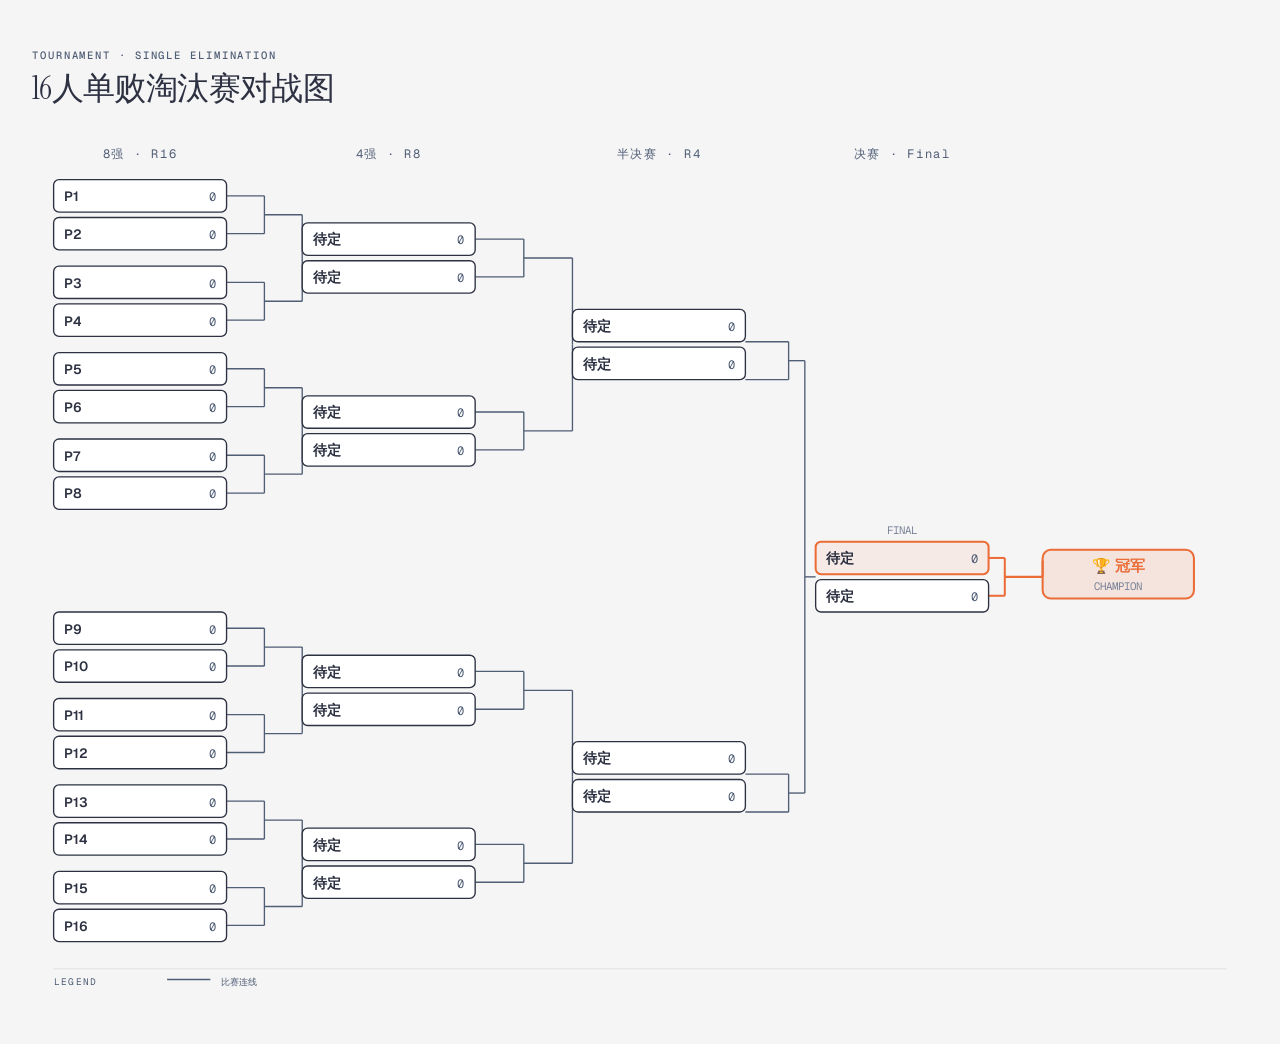
==== docs/diagrams/elimination-16-bracket.html @ 9ca49202 "fix: R8→R4 connectors point to correct SF1/SF2 centers" ====
<!DOCTYPE html>
<html lang="zh-CN">
<head>
  <meta charset="UTF-8">
  <meta name="viewport" content="width=device-width, initial-scale=1.0">
  <title>16人单败淘汰赛对战图</title>
  <link href="https://fonts.googleapis.com/css2?family=Instrument+Serif:ital@0;1&family=Geist:wght@400;500;600&family=Geist+Mono:wght@400;500;600&display=swap" rel="stylesheet">
  <style>
    *, *::before, *::after { box-sizing: border-box; margin: 0; padding: 0; }
    :root {
      --color-paper:   #f5f5f5;
      --color-ink:     #2d3142;
      --color-muted:   #4f5d75;
      --color-accent:  #eb6c36;
      --color-soft:    #7a8399;
      --color-rule:    rgba(45,49,66,0.12);
      --color-link:    #2e5aa8;
      --font-sans:     'Geist', system-ui, sans-serif;
      --font-serif:    'Instrument Serif', serif;
      --font-mono:     'Geist Mono', ui-monospace, monospace;
    }

    body {
      font-family: var(--font-sans);
      background: var(--color-paper);
      color: var(--color-ink);
      min-height: 100vh;
      display: flex;
      align-items: center;
      justify-content: center;
      padding: 3rem 2rem;
    }

    .frame { max-width: 1400px; width: 100%; }

    .eyebrow {
      font-family: var(--font-mono);
      font-size: 0.66rem;
      font-weight: 500;
      letter-spacing: 0.18em;
      text-transform: uppercase;
      color: var(--color-muted);
      margin-bottom: 0.5rem;
    }

    h1 {
      font-family: var(--font-serif);
      font-size: clamp(1.5rem, 2.4vw + 0.75rem, 2rem);
      font-weight: 400;
      letter-spacing: -0.02em;
      line-height: 1.15;
      color: var(--color-ink);
      margin-bottom: 1.5rem;
    }

    svg { width: 100%; min-width: 1100px; display: block; }
  </style>
</head>
<body>
  <div class="frame">
    <p class="eyebrow">Tournament · Single Elimination</p>
    <h1>16人单败淘汰赛对战图</h1>

    <svg viewBox="0 0 900 640" xmlns="http://www.w3.org/2000/svg">
      <rect width="100%" height="100%" fill="#f5f5f5"/>

      <!--
        布局计算（完全对称）:
        卡片: W=128, H=24, GAP=8
        Match高度: 24+8+24 = 56
        Match间距: 64px (match高度56 + 8px间隔)
        Match中心 = y + 12

        R16 (8场, 间距64):
          上半区: M1=36, M2=100, M3=164, M4=228
          下半区: M5=356, M6=420, M7=484, M8=548
          中心: 48, 112, 176, 240 | 368, 432, 496, 560

        R8 (4场, 各居中于两场R16之间):
          QF1中心=(48+112)/2=80  → y=68
          QF2中心=(176+240)/2=208 → y=196
          QF3中心=(368+432)/2=400 → y=388
          QF4中心=(496+560)/2=528 → y=516

        R4 (2场, 各居中于两场R8之间):
          SF1中心=(80+208)/2=144 → y=132
          SF2中心=(400+528)/2=464 → y=452

        Final (居中于两场R4之间):
          Final中心=(144+464)/2=304 → y=292

        连线X坐标:
          R16右=144, R16→R8中线=168, R8左=200
          R8右=328, R8→R4中线=364, R4左=400
          R4右=528, R4→Final中线=556, Final左=580
      -->

      <!-- ========== 列标签 ========== -->
      <text x="80" y="20" fill="#4f5d75" font-size="9" font-family="'Geist Mono', monospace" text-anchor="middle" letter-spacing="0.14em">8强 · R16</text>
      <text x="264" y="20" fill="#4f5d75" font-size="9" font-family="'Geist Mono', monospace" text-anchor="middle" letter-spacing="0.14em">4强 · R8</text>
      <text x="464" y="20" fill="#4f5d75" font-size="9" font-family="'Geist Mono', monospace" text-anchor="middle" letter-spacing="0.14em">半决赛 · R4</text>
      <text x="644" y="20" fill="#4f5d75" font-size="9" font-family="'Geist Mono', monospace" text-anchor="middle" letter-spacing="0.14em">决赛 · Final</text>

      <!-- ========== 连线（先画）========== -->
      <!--
        连线模式（完全对称）:
        1. 卡片1右侧中心 → 水平到合并X
        2. 卡片2右侧中心 → 水平到合并X
        3. 合并X处垂直线连接两张卡片
        4. 从合并X的中点(centerY) → 直接指向目标卡片槽位左侧中心

        目标卡片槽位中心 = (targetCard1Y + targetCard2Y) / 2 + 12
      -->

      <!-- R16 → R8 -->
      <!-- M1: 卡片1(48)+卡片2(76) → 合并中心(62) → QF1中心(82) -->
      <line x1="144" y1="48" x2="172" y2="48" stroke="#4f5d75" stroke-width="1"/>
      <line x1="144" y1="76" x2="172" y2="76" stroke="#4f5d75" stroke-width="1"/>
      <line x1="172" y1="48" x2="172" y2="76" stroke="#4f5d75" stroke-width="1"/>
      <line x1="172" y1="62" x2="200" y2="62" stroke="#4f5d75" stroke-width="1"/>
      <line x1="200" y1="62" x2="200" y2="82" stroke="#4f5d75" stroke-width="1"/>

      <!-- M2: 卡片1(112)+卡片2(140) → 合并中心(126) → QF1中心(82) -->
      <line x1="144" y1="112" x2="172" y2="112" stroke="#4f5d75" stroke-width="1"/>
      <line x1="144" y1="140" x2="172" y2="140" stroke="#4f5d75" stroke-width="1"/>
      <line x1="172" y1="112" x2="172" y2="140" stroke="#4f5d75" stroke-width="1"/>
      <line x1="172" y1="126" x2="200" y2="126" stroke="#4f5d75" stroke-width="1"/>
      <line x1="200" y1="126" x2="200" y2="82" stroke="#4f5d75" stroke-width="1"/>

      <!-- M3: 卡片1(176)+卡片2(204) → 合并中心(190) → QF2中心(210) -->
      <line x1="144" y1="176" x2="172" y2="176" stroke="#4f5d75" stroke-width="1"/>
      <line x1="144" y1="204" x2="172" y2="204" stroke="#4f5d75" stroke-width="1"/>
      <line x1="172" y1="176" x2="172" y2="204" stroke="#4f5d75" stroke-width="1"/>
      <line x1="172" y1="190" x2="200" y2="190" stroke="#4f5d75" stroke-width="1"/>
      <line x1="200" y1="190" x2="200" y2="210" stroke="#4f5d75" stroke-width="1"/>

      <!-- M4: 卡片1(240)+卡片2(268) → 合并中心(254) → QF2中心(210) -->
      <line x1="144" y1="240" x2="172" y2="240" stroke="#4f5d75" stroke-width="1"/>
      <line x1="144" y1="268" x2="172" y2="268" stroke="#4f5d75" stroke-width="1"/>
      <line x1="172" y1="240" x2="172" y2="268" stroke="#4f5d75" stroke-width="1"/>
      <line x1="172" y1="254" x2="200" y2="254" stroke="#4f5d75" stroke-width="1"/>
      <line x1="200" y1="254" x2="200" y2="210" stroke="#4f5d75" stroke-width="1"/>

      <!-- M5: 卡片1(368)+卡片2(396) → 合并中心(382) → QF3中心(402) -->
      <line x1="144" y1="368" x2="172" y2="368" stroke="#4f5d75" stroke-width="1"/>
      <line x1="144" y1="396" x2="172" y2="396" stroke="#4f5d75" stroke-width="1"/>
      <line x1="172" y1="368" x2="172" y2="396" stroke="#4f5d75" stroke-width="1"/>
      <line x1="172" y1="382" x2="200" y2="382" stroke="#4f5d75" stroke-width="1"/>
      <line x1="200" y1="382" x2="200" y2="402" stroke="#4f5d75" stroke-width="1"/>

      <!-- M6: 卡片1(432)+卡片2(460) → 合并中心(446) → QF3中心(402) -->
      <line x1="144" y1="432" x2="172" y2="432" stroke="#4f5d75" stroke-width="1"/>
      <line x1="144" y1="460" x2="172" y2="460" stroke="#4f5d75" stroke-width="1"/>
      <line x1="172" y1="432" x2="172" y2="460" stroke="#4f5d75" stroke-width="1"/>
      <line x1="172" y1="446" x2="200" y2="446" stroke="#4f5d75" stroke-width="1"/>
      <line x1="200" y1="446" x2="200" y2="402" stroke="#4f5d75" stroke-width="1"/>

      <!-- M7: 卡片1(496)+卡片2(524) → 合并中心(510) → QF4中心(530) -->
      <line x1="144" y1="496" x2="172" y2="496" stroke="#4f5d75" stroke-width="1"/>
      <line x1="144" y1="524" x2="172" y2="524" stroke="#4f5d75" stroke-width="1"/>
      <line x1="172" y1="496" x2="172" y2="524" stroke="#4f5d75" stroke-width="1"/>
      <line x1="172" y1="510" x2="200" y2="510" stroke="#4f5d75" stroke-width="1"/>
      <line x1="200" y1="510" x2="200" y2="530" stroke="#4f5d75" stroke-width="1"/>

      <!-- M8: 卡片1(560)+卡片2(588) → 合并中心(574) → QF4中心(530) -->
      <line x1="144" y1="560" x2="172" y2="560" stroke="#4f5d75" stroke-width="1"/>
      <line x1="144" y1="588" x2="172" y2="588" stroke="#4f5d75" stroke-width="1"/>
      <line x1="172" y1="560" x2="172" y2="588" stroke="#4f5d75" stroke-width="1"/>
      <line x1="172" y1="574" x2="200" y2="574" stroke="#4f5d75" stroke-width="1"/>
      <line x1="200" y1="574" x2="200" y2="530" stroke="#4f5d75" stroke-width="1"/>

      <!-- R8 → R4 -->
      <!-- QF1: 卡片1(80)+卡片2(108) → 合并(94) → SF1中心(158) -->
      <line x1="328" y1="80" x2="364" y2="80" stroke="#4f5d75" stroke-width="1"/>
      <line x1="328" y1="108" x2="364" y2="108" stroke="#4f5d75" stroke-width="1"/>
      <line x1="364" y1="80" x2="364" y2="108" stroke="#4f5d75" stroke-width="1"/>
      <line x1="364" y1="94" x2="400" y2="94" stroke="#4f5d75" stroke-width="1"/>
      <line x1="400" y1="94" x2="400" y2="158" stroke="#4f5d75" stroke-width="1"/>

      <!-- QF2: 卡片1(208)+卡片2(236) → 合并(222) → SF1中心(158) -->
      <line x1="328" y1="208" x2="364" y2="208" stroke="#4f5d75" stroke-width="1"/>
      <line x1="328" y1="236" x2="364" y2="236" stroke="#4f5d75" stroke-width="1"/>
      <line x1="364" y1="208" x2="364" y2="236" stroke="#4f5d75" stroke-width="1"/>
      <line x1="364" y1="222" x2="400" y2="222" stroke="#4f5d75" stroke-width="1"/>
      <line x1="400" y1="222" x2="400" y2="158" stroke="#4f5d75" stroke-width="1"/>

      <!-- QF3: 卡片1(400)+卡片2(428) → 合并(414) → SF2中心(478) -->
      <line x1="328" y1="400" x2="364" y2="400" stroke="#4f5d75" stroke-width="1"/>
      <line x1="328" y1="428" x2="364" y2="428" stroke="#4f5d75" stroke-width="1"/>
      <line x1="364" y1="400" x2="364" y2="428" stroke="#4f5d75" stroke-width="1"/>
      <line x1="364" y1="414" x2="400" y2="414" stroke="#4f5d75" stroke-width="1"/>
      <line x1="400" y1="414" x2="400" y2="478" stroke="#4f5d75" stroke-width="1"/>

      <!-- QF4: 卡片1(528)+卡片2(556) → 合并(542) → SF2中心(478) -->
      <line x1="328" y1="528" x2="364" y2="528" stroke="#4f5d75" stroke-width="1"/>
      <line x1="328" y1="556" x2="364" y2="556" stroke="#4f5d75" stroke-width="1"/>
      <line x1="364" y1="528" x2="364" y2="556" stroke="#4f5d75" stroke-width="1"/>
      <line x1="364" y1="542" x2="400" y2="542" stroke="#4f5d75" stroke-width="1"/>
      <line x1="400" y1="542" x2="400" y2="478" stroke="#4f5d75" stroke-width="1"/>

      <!-- R4 → Final -->
      <!-- SF1: 卡片1(156)+卡片2(184) → 合并(170) -->
      <line x1="528" y1="156" x2="560" y2="156" stroke="#4f5d75" stroke-width="1"/>
      <line x1="528" y1="184" x2="560" y2="184" stroke="#4f5d75" stroke-width="1"/>
      <line x1="560" y1="156" x2="560" y2="184" stroke="#4f5d75" stroke-width="1"/>
      <line x1="560" y1="170" x2="572" y2="170" stroke="#4f5d75" stroke-width="1"/>

      <!-- SF2: 卡片1(476)+卡片2(504) → 合并(490) -->
      <line x1="528" y1="476" x2="560" y2="476" stroke="#4f5d75" stroke-width="1"/>
      <line x1="528" y1="504" x2="560" y2="504" stroke="#4f5d75" stroke-width="1"/>
      <line x1="560" y1="476" x2="560" y2="504" stroke="#4f5d75" stroke-width="1"/>
      <line x1="560" y1="490" x2="572" y2="490" stroke="#4f5d75" stroke-width="1"/>

      <!-- SF1+SF2 合并(330) → Final中心(330) -->
      <line x1="572" y1="170" x2="572" y2="490" stroke="#4f5d75" stroke-width="1"/>
      <line x1="572" y1="330" x2="580" y2="330" stroke="#4f5d75" stroke-width="1"/>

      <!-- Final → Champion -->
      <!-- Final: 卡片1(316)+卡片2(344) → 合并(330) → Champion中心(318) -->
      <line x1="708" y1="316" x2="720" y2="316" stroke="#eb6c36" stroke-width="1.5"/>
      <line x1="708" y1="344" x2="720" y2="344" stroke="#eb6c36" stroke-width="1.5"/>
      <line x1="720" y1="316" x2="720" y2="344" stroke="#eb6c36" stroke-width="1.5"/>
      <line x1="720" y1="330" x2="748" y2="330" stroke="#eb6c36" stroke-width="1.5"/>
      <line x1="748" y1="330" x2="748" y2="318" stroke="#eb6c36" stroke-width="1.5"/>

      <!-- ========== 节点 ========== -->

      <!-- R16 上半区 -->
      <!-- Match 1 -->
      <rect x="16" y="36" width="128" height="24" rx="4" fill="#ffffff" stroke="#2d3142" stroke-width="1"/>
      <text x="24" y="52" fill="#2d3142" font-size="10" font-weight="600" font-family="'Geist', sans-serif">P1</text>
      <text x="136" y="52" fill="#4f5d75" font-size="9" font-family="'Geist Mono', monospace" text-anchor="end">0</text>
      <rect x="16" y="64" width="128" height="24" rx="4" fill="#ffffff" stroke="#2d3142" stroke-width="1"/>
      <text x="24" y="80" fill="#2d3142" font-size="10" font-weight="600" font-family="'Geist', sans-serif">P2</text>
      <text x="136" y="80" fill="#4f5d75" font-size="9" font-family="'Geist Mono', monospace" text-anchor="end">0</text>

      <!-- Match 2 -->
      <rect x="16" y="100" width="128" height="24" rx="4" fill="#ffffff" stroke="#2d3142" stroke-width="1"/>
      <text x="24" y="116" fill="#2d3142" font-size="10" font-weight="600" font-family="'Geist', sans-serif">P3</text>
      <text x="136" y="116" fill="#4f5d75" font-size="9" font-family="'Geist Mono', monospace" text-anchor="end">0</text>
      <rect x="16" y="128" width="128" height="24" rx="4" fill="#ffffff" stroke="#2d3142" stroke-width="1"/>
      <text x="24" y="144" fill="#2d3142" font-size="10" font-weight="600" font-family="'Geist', sans-serif">P4</text>
      <text x="136" y="144" fill="#4f5d75" font-size="9" font-family="'Geist Mono', monospace" text-anchor="end">0</text>

      <!-- Match 3 -->
      <rect x="16" y="164" width="128" height="24" rx="4" fill="#ffffff" stroke="#2d3142" stroke-width="1"/>
      <text x="24" y="180" fill="#2d3142" font-size="10" font-weight="600" font-family="'Geist', sans-serif">P5</text>
      <text x="136" y="180" fill="#4f5d75" font-size="9" font-family="'Geist Mono', monospace" text-anchor="end">0</text>
      <rect x="16" y="192" width="128" height="24" rx="4" fill="#ffffff" stroke="#2d3142" stroke-width="1"/>
      <text x="24" y="208" fill="#2d3142" font-size="10" font-weight="600" font-family="'Geist', sans-serif">P6</text>
      <text x="136" y="208" fill="#4f5d75" font-size="9" font-family="'Geist Mono', monospace" text-anchor="end">0</text>

      <!-- Match 4 -->
      <rect x="16" y="228" width="128" height="24" rx="4" fill="#ffffff" stroke="#2d3142" stroke-width="1"/>
      <text x="24" y="244" fill="#2d3142" font-size="10" font-weight="600" font-family="'Geist', sans-serif">P7</text>
      <text x="136" y="244" fill="#4f5d75" font-size="9" font-family="'Geist Mono', monospace" text-anchor="end">0</text>
      <rect x="16" y="256" width="128" height="24" rx="4" fill="#ffffff" stroke="#2d3142" stroke-width="1"/>
      <text x="24" y="272" fill="#2d3142" font-size="10" font-weight="600" font-family="'Geist', sans-serif">P8</text>
      <text x="136" y="272" fill="#4f5d75" font-size="9" font-family="'Geist Mono', monospace" text-anchor="end">0</text>

      <!-- R16 下半区 -->
      <!-- Match 5 -->
      <rect x="16" y="356" width="128" height="24" rx="4" fill="#ffffff" stroke="#2d3142" stroke-width="1"/>
      <text x="24" y="372" fill="#2d3142" font-size="10" font-weight="600" font-family="'Geist', sans-serif">P9</text>
      <text x="136" y="372" fill="#4f5d75" font-size="9" font-family="'Geist Mono', monospace" text-anchor="end">0</text>
      <rect x="16" y="384" width="128" height="24" rx="4" fill="#ffffff" stroke="#2d3142" stroke-width="1"/>
      <text x="24" y="400" fill="#2d3142" font-size="10" font-weight="600" font-family="'Geist', sans-serif">P10</text>
      <text x="136" y="400" fill="#4f5d75" font-size="9" font-family="'Geist Mono', monospace" text-anchor="end">0</text>

      <!-- Match 6 -->
      <rect x="16" y="420" width="128" height="24" rx="4" fill="#ffffff" stroke="#2d3142" stroke-width="1"/>
      <text x="24" y="436" fill="#2d3142" font-size="10" font-weight="600" font-family="'Geist', sans-serif">P11</text>
      <text x="136" y="436" fill="#4f5d75" font-size="9" font-family="'Geist Mono', monospace" text-anchor="end">0</text>
      <rect x="16" y="448" width="128" height="24" rx="4" fill="#ffffff" stroke="#2d3142" stroke-width="1"/>
      <text x="24" y="464" fill="#2d3142" font-size="10" font-weight="600" font-family="'Geist', sans-serif">P12</text>
      <text x="136" y="464" fill="#4f5d75" font-size="9" font-family="'Geist Mono', monospace" text-anchor="end">0</text>

      <!-- Match 7 -->
      <rect x="16" y="484" width="128" height="24" rx="4" fill="#ffffff" stroke="#2d3142" stroke-width="1"/>
      <text x="24" y="500" fill="#2d3142" font-size="10" font-weight="600" font-family="'Geist', sans-serif">P13</text>
      <text x="136" y="500" fill="#4f5d75" font-size="9" font-family="'Geist Mono', monospace" text-anchor="end">0</text>
      <rect x="16" y="512" width="128" height="24" rx="4" fill="#ffffff" stroke="#2d3142" stroke-width="1"/>
      <text x="24" y="528" fill="#2d3142" font-size="10" font-weight="600" font-family="'Geist', sans-serif">P14</text>
      <text x="136" y="528" fill="#4f5d75" font-size="9" font-family="'Geist Mono', monospace" text-anchor="end">0</text>

      <!-- Match 8 -->
      <rect x="16" y="548" width="128" height="24" rx="4" fill="#ffffff" stroke="#2d3142" stroke-width="1"/>
      <text x="24" y="564" fill="#2d3142" font-size="10" font-weight="600" font-family="'Geist', sans-serif">P15</text>
      <text x="136" y="564" fill="#4f5d75" font-size="9" font-family="'Geist Mono', monospace" text-anchor="end">0</text>
      <rect x="16" y="576" width="128" height="24" rx="4" fill="#ffffff" stroke="#2d3142" stroke-width="1"/>
      <text x="24" y="592" fill="#2d3142" font-size="10" font-weight="600" font-family="'Geist', sans-serif">P16</text>
      <text x="136" y="592" fill="#4f5d75" font-size="9" font-family="'Geist Mono', monospace" text-anchor="end">0</text>

      <!-- R8 -->
      <!-- QF1 -->
      <rect x="200" y="68" width="128" height="24" rx="4" fill="#ffffff" stroke="#2d3142" stroke-width="1"/>
      <text x="208" y="84" fill="#2d3142" font-size="10" font-weight="600" font-family="'Geist', sans-serif">待定</text>
      <text x="320" y="84" fill="#4f5d75" font-size="9" font-family="'Geist Mono', monospace" text-anchor="end">0</text>
      <rect x="200" y="96" width="128" height="24" rx="4" fill="#ffffff" stroke="#2d3142" stroke-width="1"/>
      <text x="208" y="112" fill="#2d3142" font-size="10" font-weight="600" font-family="'Geist', sans-serif">待定</text>
      <text x="320" y="112" fill="#4f5d75" font-size="9" font-family="'Geist Mono', monospace" text-anchor="end">0</text>

      <!-- QF2 -->
      <rect x="200" y="196" width="128" height="24" rx="4" fill="#ffffff" stroke="#2d3142" stroke-width="1"/>
      <text x="208" y="212" fill="#2d3142" font-size="10" font-weight="600" font-family="'Geist', sans-serif">待定</text>
      <text x="320" y="212" fill="#4f5d75" font-size="9" font-family="'Geist Mono', monospace" text-anchor="end">0</text>
      <rect x="200" y="224" width="128" height="24" rx="4" fill="#ffffff" stroke="#2d3142" stroke-width="1"/>
      <text x="208" y="240" fill="#2d3142" font-size="10" font-weight="600" font-family="'Geist', sans-serif">待定</text>
      <text x="320" y="240" fill="#4f5d75" font-size="9" font-family="'Geist Mono', monospace" text-anchor="end">0</text>

      <!-- QF3 -->
      <rect x="200" y="388" width="128" height="24" rx="4" fill="#ffffff" stroke="#2d3142" stroke-width="1"/>
      <text x="208" y="404" fill="#2d3142" font-size="10" font-weight="600" font-family="'Geist', sans-serif">待定</text>
      <text x="320" y="404" fill="#4f5d75" font-size="9" font-family="'Geist Mono', monospace" text-anchor="end">0</text>
      <rect x="200" y="416" width="128" height="24" rx="4" fill="#ffffff" stroke="#2d3142" stroke-width="1"/>
      <text x="208" y="432" fill="#2d3142" font-size="10" font-weight="600" font-family="'Geist', sans-serif">待定</text>
      <text x="320" y="432" fill="#4f5d75" font-size="9" font-family="'Geist Mono', monospace" text-anchor="end">0</text>

      <!-- QF4 -->
      <rect x="200" y="516" width="128" height="24" rx="4" fill="#ffffff" stroke="#2d3142" stroke-width="1"/>
      <text x="208" y="532" fill="#2d3142" font-size="10" font-weight="600" font-family="'Geist', sans-serif">待定</text>
      <text x="320" y="532" fill="#4f5d75" font-size="9" font-family="'Geist Mono', monospace" text-anchor="end">0</text>
      <rect x="200" y="544" width="128" height="24" rx="4" fill="#ffffff" stroke="#2d3142" stroke-width="1"/>
      <text x="208" y="560" fill="#2d3142" font-size="10" font-weight="600" font-family="'Geist', sans-serif">待定</text>
      <text x="320" y="560" fill="#4f5d75" font-size="9" font-family="'Geist Mono', monospace" text-anchor="end">0</text>

      <!-- R4 -->
      <!-- SF1 -->
      <rect x="400" y="132" width="128" height="24" rx="4" fill="#ffffff" stroke="#2d3142" stroke-width="1"/>
      <text x="408" y="148" fill="#2d3142" font-size="10" font-weight="600" font-family="'Geist', sans-serif">待定</text>
      <text x="520" y="148" fill="#4f5d75" font-size="9" font-family="'Geist Mono', monospace" text-anchor="end">0</text>
      <rect x="400" y="160" width="128" height="24" rx="4" fill="#ffffff" stroke="#2d3142" stroke-width="1"/>
      <text x="408" y="176" fill="#2d3142" font-size="10" font-weight="600" font-family="'Geist', sans-serif">待定</text>
      <text x="520" y="176" fill="#4f5d75" font-size="9" font-family="'Geist Mono', monospace" text-anchor="end">0</text>

      <!-- SF2 -->
      <rect x="400" y="452" width="128" height="24" rx="4" fill="#ffffff" stroke="#2d3142" stroke-width="1"/>
      <text x="408" y="468" fill="#2d3142" font-size="10" font-weight="600" font-family="'Geist', sans-serif">待定</text>
      <text x="520" y="468" fill="#4f5d75" font-size="9" font-family="'Geist Mono', monospace" text-anchor="end">0</text>
      <rect x="400" y="480" width="128" height="24" rx="4" fill="#ffffff" stroke="#2d3142" stroke-width="1"/>
      <text x="408" y="496" fill="#2d3142" font-size="10" font-weight="600" font-family="'Geist', sans-serif">待定</text>
      <text x="520" y="496" fill="#4f5d75" font-size="9" font-family="'Geist Mono', monospace" text-anchor="end">0</text>

      <!-- Final -->
      <rect x="580" y="304" width="128" height="24" rx="4" fill="rgba(235,108,54,0.08)" stroke="#eb6c36" stroke-width="1.5"/>
      <text x="588" y="320" fill="#2d3142" font-size="10" font-weight="600" font-family="'Geist', sans-serif">待定</text>
      <text x="700" y="320" fill="#4f5d75" font-size="9" font-family="'Geist Mono', monospace" text-anchor="end">0</text>
      <rect x="580" y="332" width="128" height="24" rx="4" fill="#ffffff" stroke="#2d3142" stroke-width="1"/>
      <text x="588" y="348" fill="#2d3142" font-size="10" font-weight="600" font-family="'Geist', sans-serif">待定</text>
      <text x="700" y="348" fill="#4f5d75" font-size="9" font-family="'Geist Mono', monospace" text-anchor="end">0</text>

      <text x="644" y="298" fill="#7a8399" font-size="8" font-family="'Geist Mono', monospace" text-anchor="middle">FINAL</text>

      <!-- 冠军 -->
      <rect x="748" y="310" width="112" height="36" rx="6" fill="rgba(235,108,54,0.12)" stroke="#eb6c36" stroke-width="1.5"/>
      <text x="804" y="326" fill="#eb6c36" font-size="11" font-weight="600" font-family="'Geist', sans-serif" text-anchor="middle">🏆 冠军</text>
      <text x="804" y="340" fill="#7a8399" font-size="8" font-family="'Geist Mono', monospace" text-anchor="middle">CHAMPION</text>

      <!-- 图例 -->
      <line x1="16" y1="620" x2="884" y2="620" stroke="rgba(45,49,66,0.10)" stroke-width="0.8"/>
      <text x="16" y="632" fill="#4f5d75" font-size="7" font-family="'Geist Mono', monospace" letter-spacing="0.14em">LEGEND</text>
      <line x1="100" y1="628" x2="132" y2="628" stroke="#4f5d75" stroke-width="1"/>
      <text x="140" y="632" fill="#4f5d75" font-size="7" font-family="'Geist Mono', monospace">比赛连线</text>

    </svg>
  </div>
</body>
</html>
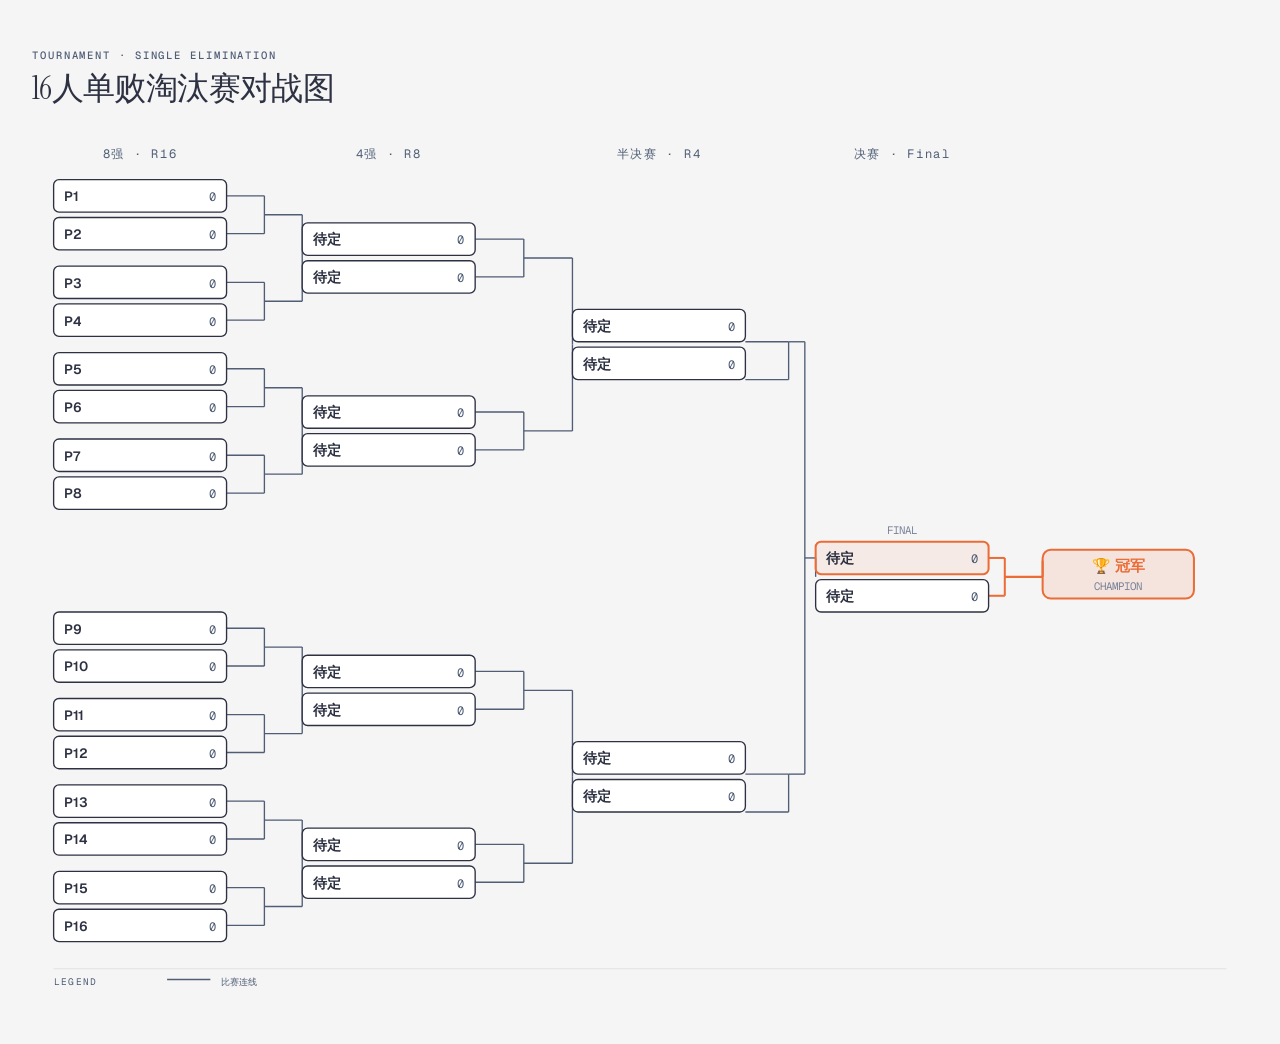
==== commit cdbfd67f: "fix: R4→Final left lines move up to card1 center" ====
--- a/docs/diagrams/elimination-16-bracket.html
+++ b/docs/diagrams/elimination-16-bracket.html
@@ -199,21 +199,22 @@
       <line x1="400" y1="542" x2="400" y2="478" stroke="#4f5d75" stroke-width="1"/>
 
       <!-- R4 → Final -->
-      <!-- SF1: 卡片1(156)+卡片2(184) → 合并(170) -->
+      <!-- SF1: 卡片1(156)+卡片2(184) → 合并点移到卡片1中心(156) -->
       <line x1="528" y1="156" x2="560" y2="156" stroke="#4f5d75" stroke-width="1"/>
       <line x1="528" y1="184" x2="560" y2="184" stroke="#4f5d75" stroke-width="1"/>
       <line x1="560" y1="156" x2="560" y2="184" stroke="#4f5d75" stroke-width="1"/>
-      <line x1="560" y1="170" x2="572" y2="170" stroke="#4f5d75" stroke-width="1"/>
-
-      <!-- SF2: 卡片1(476)+卡片2(504) → 合并(490) -->
+      <line x1="560" y1="156" x2="572" y2="156" stroke="#4f5d75" stroke-width="1"/>
+
+      <!-- SF2: 卡片1(476)+卡片2(504) → 合并点移到卡片1中心(476) -->
       <line x1="528" y1="476" x2="560" y2="476" stroke="#4f5d75" stroke-width="1"/>
       <line x1="528" y1="504" x2="560" y2="504" stroke="#4f5d75" stroke-width="1"/>
       <line x1="560" y1="476" x2="560" y2="504" stroke="#4f5d75" stroke-width="1"/>
-      <line x1="560" y1="490" x2="572" y2="490" stroke="#4f5d75" stroke-width="1"/>
-
-      <!-- SF1+SF2 合并(330) → Final中心(330) -->
-      <line x1="572" y1="170" x2="572" y2="490" stroke="#4f5d75" stroke-width="1"/>
-      <line x1="572" y1="330" x2="580" y2="330" stroke="#4f5d75" stroke-width="1"/>
+      <line x1="560" y1="476" x2="572" y2="476" stroke="#4f5d75" stroke-width="1"/>
+
+      <!-- SF1+SF2 合并(316) → Final中心(330) -->
+      <line x1="572" y1="156" x2="572" y2="476" stroke="#4f5d75" stroke-width="1"/>
+      <line x1="572" y1="316" x2="580" y2="316" stroke="#4f5d75" stroke-width="1"/>
+      <line x1="580" y1="316" x2="580" y2="330" stroke="#4f5d75" stroke-width="1"/>
 
       <!-- Final → Champion -->
       <!-- Final: 卡片1(316)+卡片2(344) → 合并(330) → Champion中心(318) -->
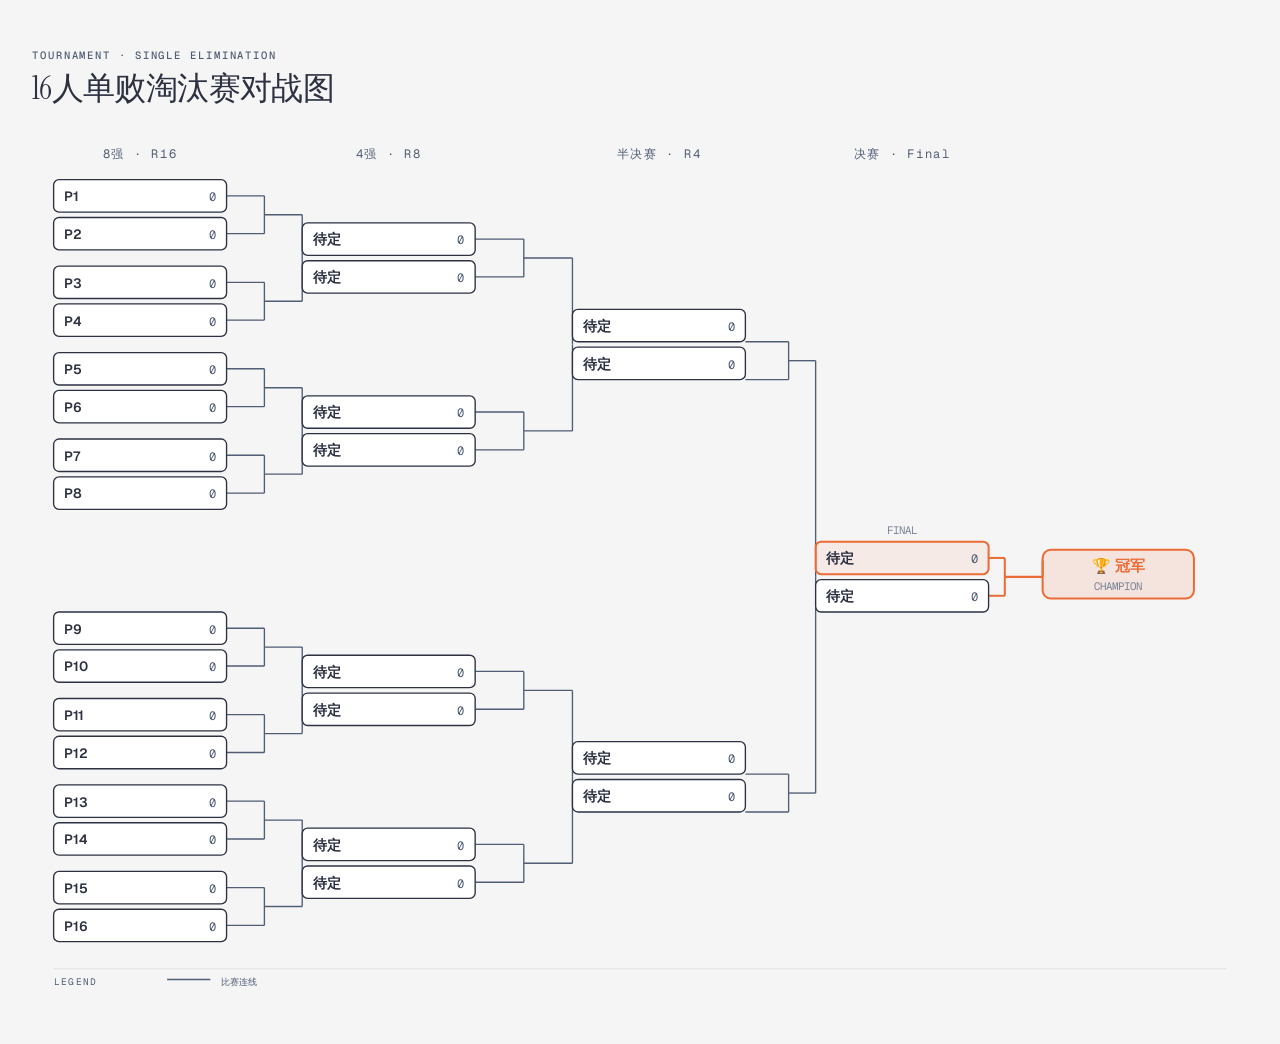
==== commit db0b634c: "fix: R4→Final follows same pattern as R8→R4" ====
--- a/docs/diagrams/elimination-16-bracket.html
+++ b/docs/diagrams/elimination-16-bracket.html
@@ -198,23 +198,20 @@
       <line x1="364" y1="542" x2="400" y2="542" stroke="#4f5d75" stroke-width="1"/>
       <line x1="400" y1="542" x2="400" y2="478" stroke="#4f5d75" stroke-width="1"/>
 
-      <!-- R4 → Final -->
-      <!-- SF1: 卡片1(156)+卡片2(184) → 合并点移到卡片1中心(156) -->
+      <!-- R4 → Final（与R8→R4相同模式）-->
+      <!-- SF1: 卡片1(156)+卡片2(184) → 合并(170) → Final中心(330) -->
       <line x1="528" y1="156" x2="560" y2="156" stroke="#4f5d75" stroke-width="1"/>
       <line x1="528" y1="184" x2="560" y2="184" stroke="#4f5d75" stroke-width="1"/>
       <line x1="560" y1="156" x2="560" y2="184" stroke="#4f5d75" stroke-width="1"/>
-      <line x1="560" y1="156" x2="572" y2="156" stroke="#4f5d75" stroke-width="1"/>
-
-      <!-- SF2: 卡片1(476)+卡片2(504) → 合并点移到卡片1中心(476) -->
+      <line x1="560" y1="170" x2="580" y2="170" stroke="#4f5d75" stroke-width="1"/>
+      <line x1="580" y1="170" x2="580" y2="330" stroke="#4f5d75" stroke-width="1"/>
+
+      <!-- SF2: 卡片1(476)+卡片2(504) → 合并(490) → Final中心(330) -->
       <line x1="528" y1="476" x2="560" y2="476" stroke="#4f5d75" stroke-width="1"/>
       <line x1="528" y1="504" x2="560" y2="504" stroke="#4f5d75" stroke-width="1"/>
       <line x1="560" y1="476" x2="560" y2="504" stroke="#4f5d75" stroke-width="1"/>
-      <line x1="560" y1="476" x2="572" y2="476" stroke="#4f5d75" stroke-width="1"/>
-
-      <!-- SF1+SF2 合并(316) → Final中心(330) -->
-      <line x1="572" y1="156" x2="572" y2="476" stroke="#4f5d75" stroke-width="1"/>
-      <line x1="572" y1="316" x2="580" y2="316" stroke="#4f5d75" stroke-width="1"/>
-      <line x1="580" y1="316" x2="580" y2="330" stroke="#4f5d75" stroke-width="1"/>
+      <line x1="560" y1="490" x2="580" y2="490" stroke="#4f5d75" stroke-width="1"/>
+      <line x1="580" y1="490" x2="580" y2="330" stroke="#4f5d75" stroke-width="1"/>
 
       <!-- Final → Champion -->
       <!-- Final: 卡片1(316)+卡片2(344) → 合并(330) → Champion中心(318) -->
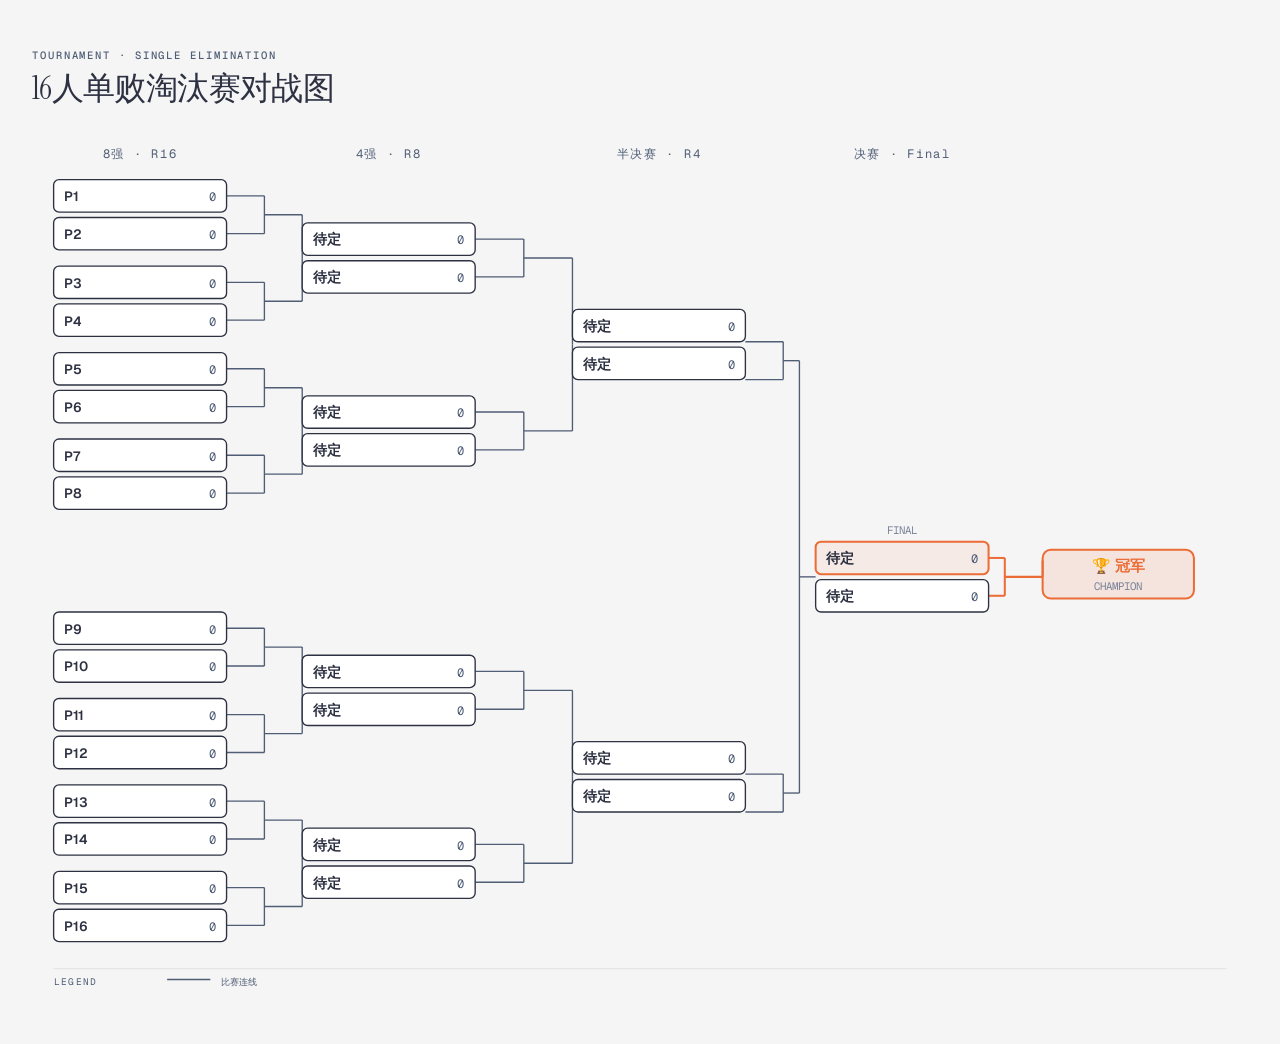
==== commit cba0995e: "fix: R4→Final two-level merge pattern pointing to Final center" ====
--- a/docs/diagrams/elimination-16-bracket.html
+++ b/docs/diagrams/elimination-16-bracket.html
@@ -198,20 +198,22 @@
       <line x1="364" y1="542" x2="400" y2="542" stroke="#4f5d75" stroke-width="1"/>
       <line x1="400" y1="542" x2="400" y2="478" stroke="#4f5d75" stroke-width="1"/>
 
-      <!-- R4 → Final（与R8→R4相同模式）-->
-      <!-- SF1: 卡片1(156)+卡片2(184) → 合并(170) → Final中心(330) -->
-      <line x1="528" y1="156" x2="560" y2="156" stroke="#4f5d75" stroke-width="1"/>
-      <line x1="528" y1="184" x2="560" y2="184" stroke="#4f5d75" stroke-width="1"/>
-      <line x1="560" y1="156" x2="560" y2="184" stroke="#4f5d75" stroke-width="1"/>
-      <line x1="560" y1="170" x2="580" y2="170" stroke="#4f5d75" stroke-width="1"/>
-      <line x1="580" y1="170" x2="580" y2="330" stroke="#4f5d75" stroke-width="1"/>
-
-      <!-- SF2: 卡片1(476)+卡片2(504) → 合并(490) → Final中心(330) -->
-      <line x1="528" y1="476" x2="560" y2="476" stroke="#4f5d75" stroke-width="1"/>
-      <line x1="528" y1="504" x2="560" y2="504" stroke="#4f5d75" stroke-width="1"/>
-      <line x1="560" y1="476" x2="560" y2="504" stroke="#4f5d75" stroke-width="1"/>
-      <line x1="560" y1="490" x2="580" y2="490" stroke="#4f5d75" stroke-width="1"/>
-      <line x1="580" y1="490" x2="580" y2="330" stroke="#4f5d75" stroke-width="1"/>
+      <!-- R4 → Final -->
+      <!-- SF1: 卡片1(156)+卡片2(184) → 第一级合并(170) -->
+      <line x1="528" y1="156" x2="556" y2="156" stroke="#4f5d75" stroke-width="1"/>
+      <line x1="528" y1="184" x2="556" y2="184" stroke="#4f5d75" stroke-width="1"/>
+      <line x1="556" y1="156" x2="556" y2="184" stroke="#4f5d75" stroke-width="1"/>
+      <line x1="556" y1="170" x2="568" y2="170" stroke="#4f5d75" stroke-width="1"/>
+
+      <!-- SF2: 卡片1(476)+卡片2(504) → 第一级合并(490) -->
+      <line x1="528" y1="476" x2="556" y2="476" stroke="#4f5d75" stroke-width="1"/>
+      <line x1="528" y1="504" x2="556" y2="504" stroke="#4f5d75" stroke-width="1"/>
+      <line x1="556" y1="476" x2="556" y2="504" stroke="#4f5d75" stroke-width="1"/>
+      <line x1="556" y1="490" x2="568" y2="490" stroke="#4f5d75" stroke-width="1"/>
+
+      <!-- SF1+SF2 → 第二级合并(330) → Final左中心(330) -->
+      <line x1="568" y1="170" x2="568" y2="490" stroke="#4f5d75" stroke-width="1"/>
+      <line x1="568" y1="330" x2="580" y2="330" stroke="#4f5d75" stroke-width="1"/>
 
       <!-- Final → Champion -->
       <!-- Final: 卡片1(316)+卡片2(344) → 合并(330) → Champion中心(318) -->
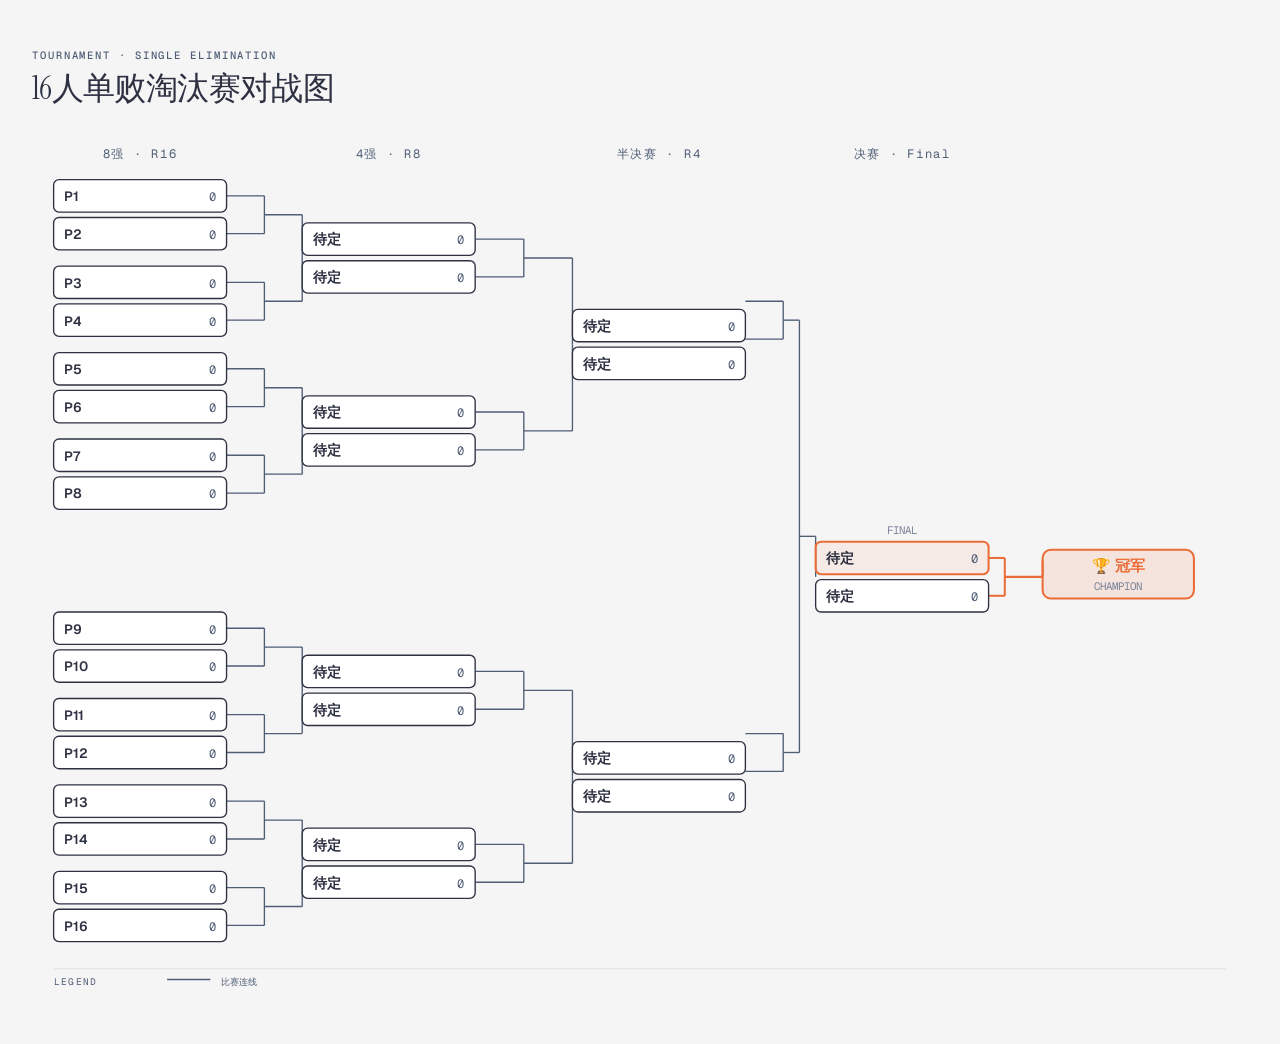
==== commit 0ead1158: "fix: R4→Final left lines shifted up 30 units" ====
--- a/docs/diagrams/elimination-16-bracket.html
+++ b/docs/diagrams/elimination-16-bracket.html
@@ -198,22 +198,23 @@
       <line x1="364" y1="542" x2="400" y2="542" stroke="#4f5d75" stroke-width="1"/>
       <line x1="400" y1="542" x2="400" y2="478" stroke="#4f5d75" stroke-width="1"/>
 
-      <!-- R4 → Final -->
-      <!-- SF1: 卡片1(156)+卡片2(184) → 第一级合并(170) -->
-      <line x1="528" y1="156" x2="556" y2="156" stroke="#4f5d75" stroke-width="1"/>
-      <line x1="528" y1="184" x2="556" y2="184" stroke="#4f5d75" stroke-width="1"/>
-      <line x1="556" y1="156" x2="556" y2="184" stroke="#4f5d75" stroke-width="1"/>
-      <line x1="556" y1="170" x2="568" y2="170" stroke="#4f5d75" stroke-width="1"/>
-
-      <!-- SF2: 卡片1(476)+卡片2(504) → 第一级合并(490) -->
-      <line x1="528" y1="476" x2="556" y2="476" stroke="#4f5d75" stroke-width="1"/>
-      <line x1="528" y1="504" x2="556" y2="504" stroke="#4f5d75" stroke-width="1"/>
-      <line x1="556" y1="476" x2="556" y2="504" stroke="#4f5d75" stroke-width="1"/>
-      <line x1="556" y1="490" x2="568" y2="490" stroke="#4f5d75" stroke-width="1"/>
-
-      <!-- SF1+SF2 → 第二级合并(330) → Final左中心(330) -->
-      <line x1="568" y1="170" x2="568" y2="490" stroke="#4f5d75" stroke-width="1"/>
-      <line x1="568" y1="330" x2="580" y2="330" stroke="#4f5d75" stroke-width="1"/>
+      <!-- R4 → Final（左侧上移30）-->
+      <!-- SF1: 卡片1(126)+卡片2(154) → 第一级合并(140) -->
+      <line x1="528" y1="126" x2="556" y2="126" stroke="#4f5d75" stroke-width="1"/>
+      <line x1="528" y1="154" x2="556" y2="154" stroke="#4f5d75" stroke-width="1"/>
+      <line x1="556" y1="126" x2="556" y2="154" stroke="#4f5d75" stroke-width="1"/>
+      <line x1="556" y1="140" x2="568" y2="140" stroke="#4f5d75" stroke-width="1"/>
+
+      <!-- SF2: 卡片1(446)+卡片2(474) → 第一级合并(460) -->
+      <line x1="528" y1="446" x2="556" y2="446" stroke="#4f5d75" stroke-width="1"/>
+      <line x1="528" y1="474" x2="556" y2="474" stroke="#4f5d75" stroke-width="1"/>
+      <line x1="556" y1="446" x2="556" y2="474" stroke="#4f5d75" stroke-width="1"/>
+      <line x1="556" y1="460" x2="568" y2="460" stroke="#4f5d75" stroke-width="1"/>
+
+      <!-- SF1+SF2 → 第二级合并(300) → Final左中心(330) -->
+      <line x1="568" y1="140" x2="568" y2="460" stroke="#4f5d75" stroke-width="1"/>
+      <line x1="568" y1="300" x2="580" y2="300" stroke="#4f5d75" stroke-width="1"/>
+      <line x1="580" y1="300" x2="580" y2="330" stroke="#4f5d75" stroke-width="1"/>
 
       <!-- Final → Champion -->
       <!-- Final: 卡片1(316)+卡片2(344) → 合并(330) → Champion中心(318) -->
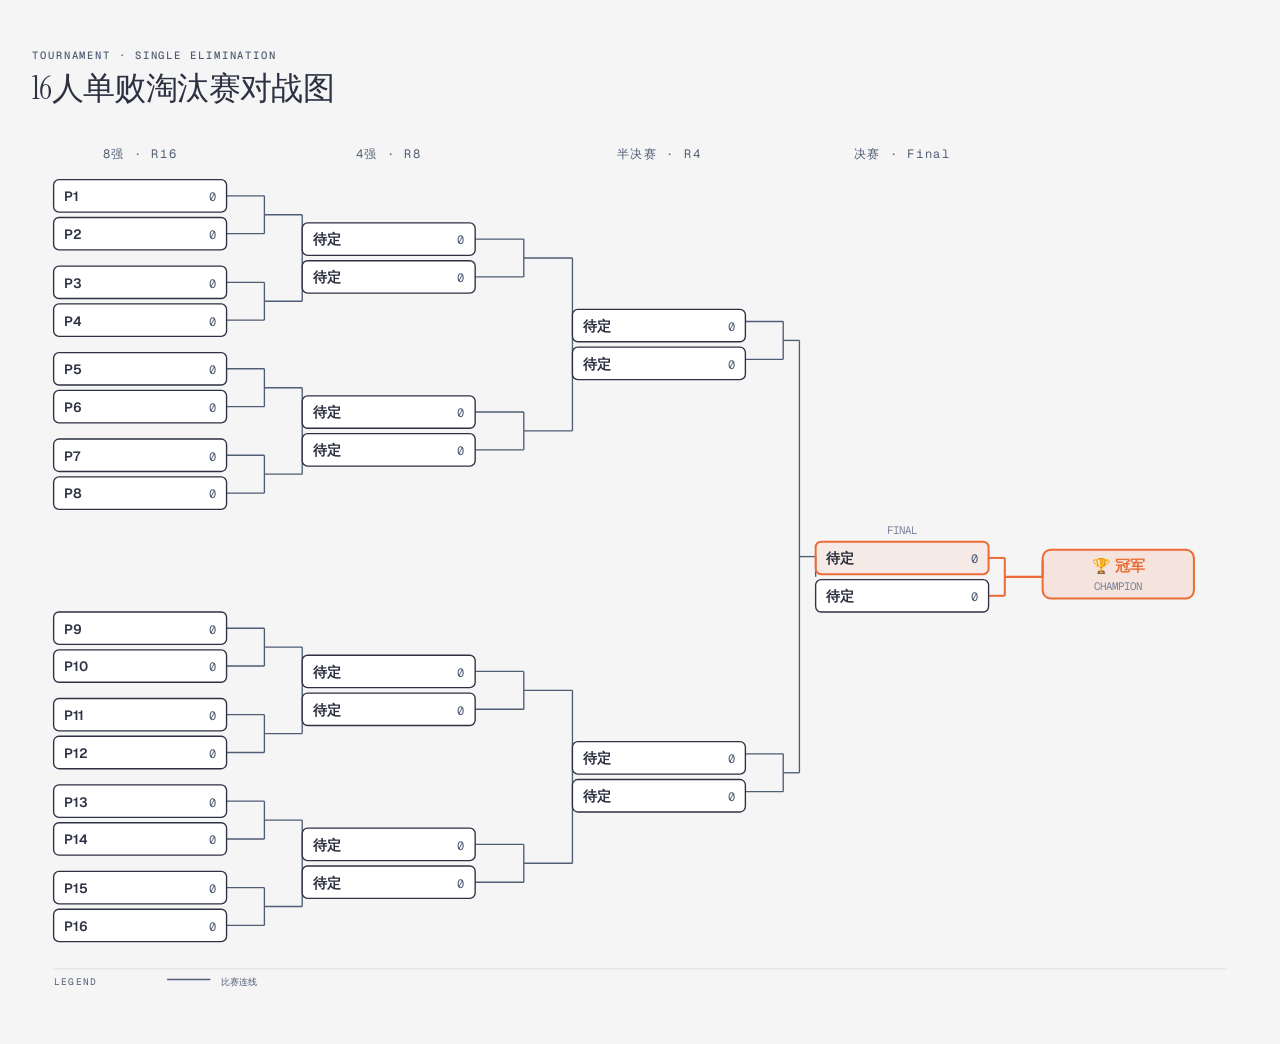
==== commit 8c9fe7db: "fix: R4→Final left lines adjusted down 15 units" ====
--- a/docs/diagrams/elimination-16-bracket.html
+++ b/docs/diagrams/elimination-16-bracket.html
@@ -198,23 +198,23 @@
       <line x1="364" y1="542" x2="400" y2="542" stroke="#4f5d75" stroke-width="1"/>
       <line x1="400" y1="542" x2="400" y2="478" stroke="#4f5d75" stroke-width="1"/>
 
-      <!-- R4 → Final（左侧上移30）-->
-      <!-- SF1: 卡片1(126)+卡片2(154) → 第一级合并(140) -->
-      <line x1="528" y1="126" x2="556" y2="126" stroke="#4f5d75" stroke-width="1"/>
-      <line x1="528" y1="154" x2="556" y2="154" stroke="#4f5d75" stroke-width="1"/>
-      <line x1="556" y1="126" x2="556" y2="154" stroke="#4f5d75" stroke-width="1"/>
-      <line x1="556" y1="140" x2="568" y2="140" stroke="#4f5d75" stroke-width="1"/>
-
-      <!-- SF2: 卡片1(446)+卡片2(474) → 第一级合并(460) -->
-      <line x1="528" y1="446" x2="556" y2="446" stroke="#4f5d75" stroke-width="1"/>
-      <line x1="528" y1="474" x2="556" y2="474" stroke="#4f5d75" stroke-width="1"/>
-      <line x1="556" y1="446" x2="556" y2="474" stroke="#4f5d75" stroke-width="1"/>
-      <line x1="556" y1="460" x2="568" y2="460" stroke="#4f5d75" stroke-width="1"/>
-
-      <!-- SF1+SF2 → 第二级合并(300) → Final左中心(330) -->
-      <line x1="568" y1="140" x2="568" y2="460" stroke="#4f5d75" stroke-width="1"/>
-      <line x1="568" y1="300" x2="580" y2="300" stroke="#4f5d75" stroke-width="1"/>
-      <line x1="580" y1="300" x2="580" y2="330" stroke="#4f5d75" stroke-width="1"/>
+      <!-- R4 → Final（左侧净上移15）-->
+      <!-- SF1: 卡片1(141)+卡片2(169) → 第一级合并(155) -->
+      <line x1="528" y1="141" x2="556" y2="141" stroke="#4f5d75" stroke-width="1"/>
+      <line x1="528" y1="169" x2="556" y2="169" stroke="#4f5d75" stroke-width="1"/>
+      <line x1="556" y1="141" x2="556" y2="169" stroke="#4f5d75" stroke-width="1"/>
+      <line x1="556" y1="155" x2="568" y2="155" stroke="#4f5d75" stroke-width="1"/>
+
+      <!-- SF2: 卡片1(461)+卡片2(489) → 第一级合并(475) -->
+      <line x1="528" y1="461" x2="556" y2="461" stroke="#4f5d75" stroke-width="1"/>
+      <line x1="528" y1="489" x2="556" y2="489" stroke="#4f5d75" stroke-width="1"/>
+      <line x1="556" y1="461" x2="556" y2="489" stroke="#4f5d75" stroke-width="1"/>
+      <line x1="556" y1="475" x2="568" y2="475" stroke="#4f5d75" stroke-width="1"/>
+
+      <!-- SF1+SF2 → 第二级合并(315) → Final左中心(330) -->
+      <line x1="568" y1="155" x2="568" y2="475" stroke="#4f5d75" stroke-width="1"/>
+      <line x1="568" y1="315" x2="580" y2="315" stroke="#4f5d75" stroke-width="1"/>
+      <line x1="580" y1="315" x2="580" y2="330" stroke="#4f5d75" stroke-width="1"/>
 
       <!-- Final → Champion -->
       <!-- Final: 卡片1(316)+卡片2(344) → 合并(330) → Champion中心(318) -->
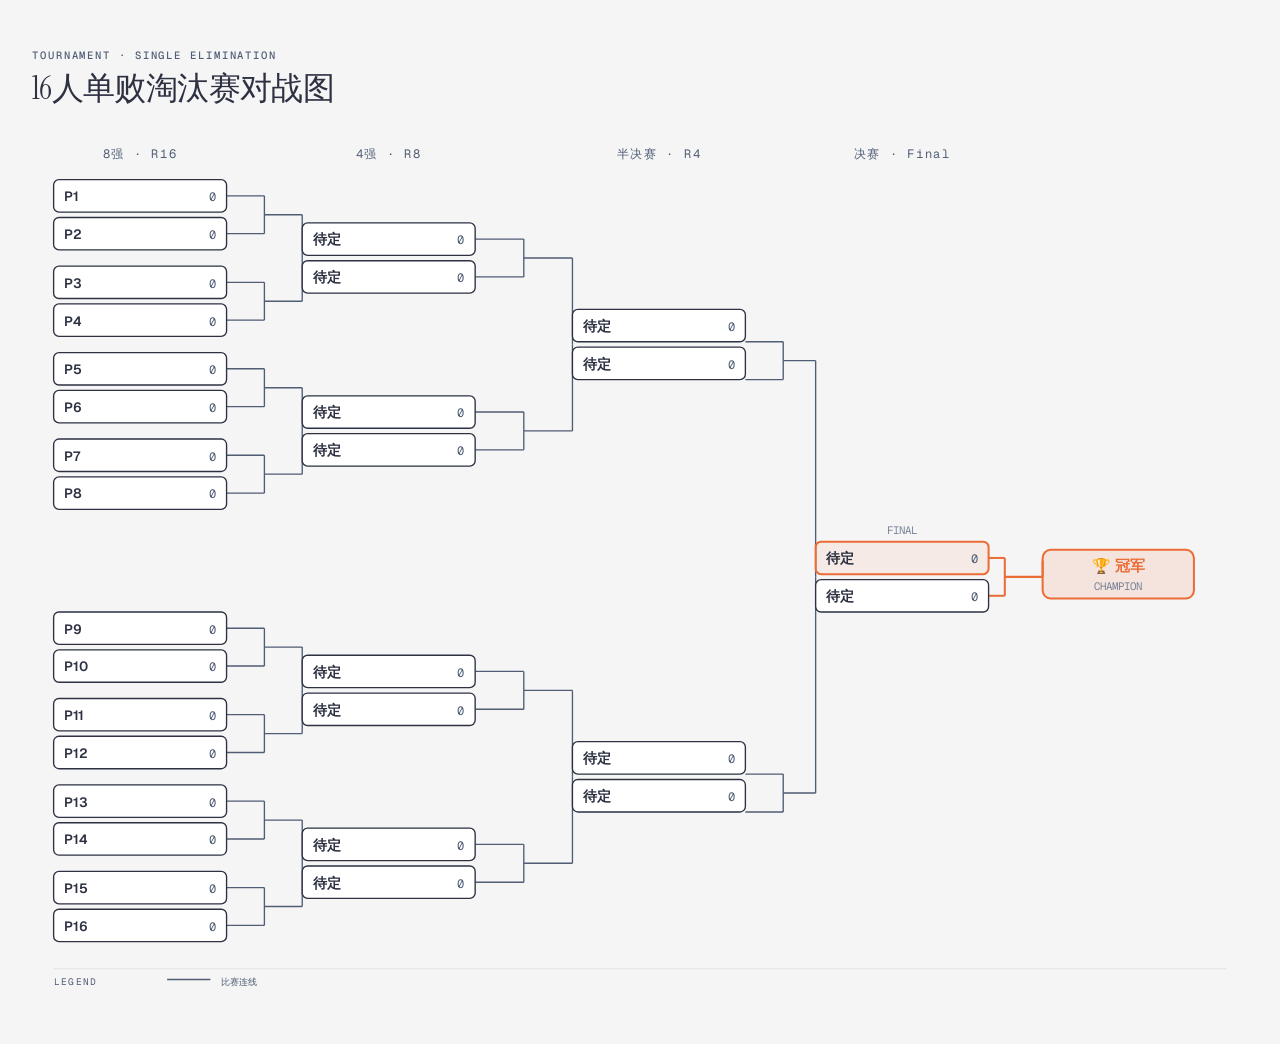
==== commit e9c18873: "fix: R4→Final left side matches R8→R4 pattern" ====
--- a/docs/diagrams/elimination-16-bracket.html
+++ b/docs/diagrams/elimination-16-bracket.html
@@ -198,23 +198,20 @@
       <line x1="364" y1="542" x2="400" y2="542" stroke="#4f5d75" stroke-width="1"/>
       <line x1="400" y1="542" x2="400" y2="478" stroke="#4f5d75" stroke-width="1"/>
 
-      <!-- R4 → Final（左侧净上移15）-->
-      <!-- SF1: 卡片1(141)+卡片2(169) → 第一级合并(155) -->
-      <line x1="528" y1="141" x2="556" y2="141" stroke="#4f5d75" stroke-width="1"/>
-      <line x1="528" y1="169" x2="556" y2="169" stroke="#4f5d75" stroke-width="1"/>
-      <line x1="556" y1="141" x2="556" y2="169" stroke="#4f5d75" stroke-width="1"/>
-      <line x1="556" y1="155" x2="568" y2="155" stroke="#4f5d75" stroke-width="1"/>
-
-      <!-- SF2: 卡片1(461)+卡片2(489) → 第一级合并(475) -->
-      <line x1="528" y1="461" x2="556" y2="461" stroke="#4f5d75" stroke-width="1"/>
-      <line x1="528" y1="489" x2="556" y2="489" stroke="#4f5d75" stroke-width="1"/>
-      <line x1="556" y1="461" x2="556" y2="489" stroke="#4f5d75" stroke-width="1"/>
-      <line x1="556" y1="475" x2="568" y2="475" stroke="#4f5d75" stroke-width="1"/>
-
-      <!-- SF1+SF2 → 第二级合并(315) → Final左中心(330) -->
-      <line x1="568" y1="155" x2="568" y2="475" stroke="#4f5d75" stroke-width="1"/>
-      <line x1="568" y1="315" x2="580" y2="315" stroke="#4f5d75" stroke-width="1"/>
-      <line x1="580" y1="315" x2="580" y2="330" stroke="#4f5d75" stroke-width="1"/>
+      <!-- R4 → Final（与R8→R4相同的左侧规则）-->
+      <!-- SF1: 卡片1(156)+卡片2(184) → 合并(170) → Final左(580) → Final中心(330) -->
+      <line x1="528" y1="156" x2="556" y2="156" stroke="#4f5d75" stroke-width="1"/>
+      <line x1="528" y1="184" x2="556" y2="184" stroke="#4f5d75" stroke-width="1"/>
+      <line x1="556" y1="156" x2="556" y2="184" stroke="#4f5d75" stroke-width="1"/>
+      <line x1="556" y1="170" x2="580" y2="170" stroke="#4f5d75" stroke-width="1"/>
+      <line x1="580" y1="170" x2="580" y2="330" stroke="#4f5d75" stroke-width="1"/>
+
+      <!-- SF2: 卡片1(476)+卡片2(504) → 合并(490) → Final左(580) → Final中心(330) -->
+      <line x1="528" y1="476" x2="556" y2="476" stroke="#4f5d75" stroke-width="1"/>
+      <line x1="528" y1="504" x2="556" y2="504" stroke="#4f5d75" stroke-width="1"/>
+      <line x1="556" y1="476" x2="556" y2="504" stroke="#4f5d75" stroke-width="1"/>
+      <line x1="556" y1="490" x2="580" y2="490" stroke="#4f5d75" stroke-width="1"/>
+      <line x1="580" y1="490" x2="580" y2="330" stroke="#4f5d75" stroke-width="1"/>
 
       <!-- Final → Champion -->
       <!-- Final: 卡片1(316)+卡片2(344) → 合并(330) → Champion中心(318) -->
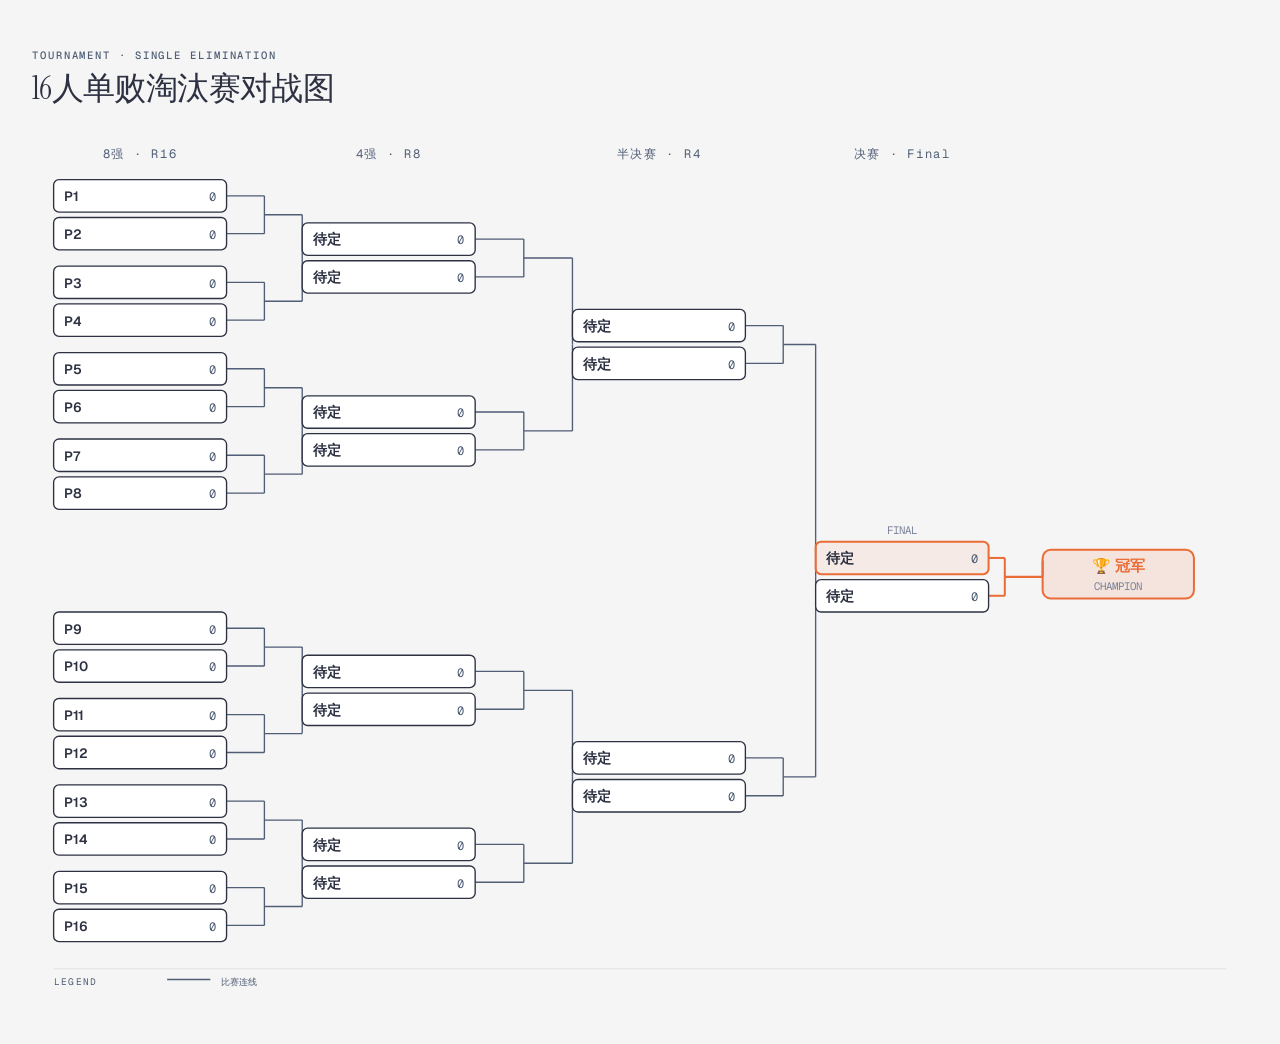
==== commit 6b99172b: "fix: R4→Final right side lines match actual card positions" ====
--- a/docs/diagrams/elimination-16-bracket.html
+++ b/docs/diagrams/elimination-16-bracket.html
@@ -199,19 +199,19 @@
       <line x1="400" y1="542" x2="400" y2="478" stroke="#4f5d75" stroke-width="1"/>
 
       <!-- R4 → Final（与R8→R4相同的左侧规则）-->
-      <!-- SF1: 卡片1(156)+卡片2(184) → 合并(170) → Final左(580) → Final中心(330) -->
-      <line x1="528" y1="156" x2="556" y2="156" stroke="#4f5d75" stroke-width="1"/>
-      <line x1="528" y1="184" x2="556" y2="184" stroke="#4f5d75" stroke-width="1"/>
-      <line x1="556" y1="156" x2="556" y2="184" stroke="#4f5d75" stroke-width="1"/>
-      <line x1="556" y1="170" x2="580" y2="170" stroke="#4f5d75" stroke-width="1"/>
-      <line x1="580" y1="170" x2="580" y2="330" stroke="#4f5d75" stroke-width="1"/>
-
-      <!-- SF2: 卡片1(476)+卡片2(504) → 合并(490) → Final左(580) → Final中心(330) -->
-      <line x1="528" y1="476" x2="556" y2="476" stroke="#4f5d75" stroke-width="1"/>
-      <line x1="528" y1="504" x2="556" y2="504" stroke="#4f5d75" stroke-width="1"/>
-      <line x1="556" y1="476" x2="556" y2="504" stroke="#4f5d75" stroke-width="1"/>
-      <line x1="556" y1="490" x2="580" y2="490" stroke="#4f5d75" stroke-width="1"/>
-      <line x1="580" y1="490" x2="580" y2="330" stroke="#4f5d75" stroke-width="1"/>
+      <!-- SF1: 卡片1(144)+卡片2(172) → 合并(158) → Final左(580) → Final中心(330) -->
+      <line x1="528" y1="144" x2="556" y2="144" stroke="#4f5d75" stroke-width="1"/>
+      <line x1="528" y1="172" x2="556" y2="172" stroke="#4f5d75" stroke-width="1"/>
+      <line x1="556" y1="144" x2="556" y2="172" stroke="#4f5d75" stroke-width="1"/>
+      <line x1="556" y1="158" x2="580" y2="158" stroke="#4f5d75" stroke-width="1"/>
+      <line x1="580" y1="158" x2="580" y2="330" stroke="#4f5d75" stroke-width="1"/>
+
+      <!-- SF2: 卡片1(464)+卡片2(492) → 合并(478) → Final左(580) → Final中心(330) -->
+      <line x1="528" y1="464" x2="556" y2="464" stroke="#4f5d75" stroke-width="1"/>
+      <line x1="528" y1="492" x2="556" y2="492" stroke="#4f5d75" stroke-width="1"/>
+      <line x1="556" y1="464" x2="556" y2="492" stroke="#4f5d75" stroke-width="1"/>
+      <line x1="556" y1="478" x2="580" y2="478" stroke="#4f5d75" stroke-width="1"/>
+      <line x1="580" y1="478" x2="580" y2="330" stroke="#4f5d75" stroke-width="1"/>
 
       <!-- Final → Champion -->
       <!-- Final: 卡片1(316)+卡片2(344) → 合并(330) → Champion中心(318) -->
